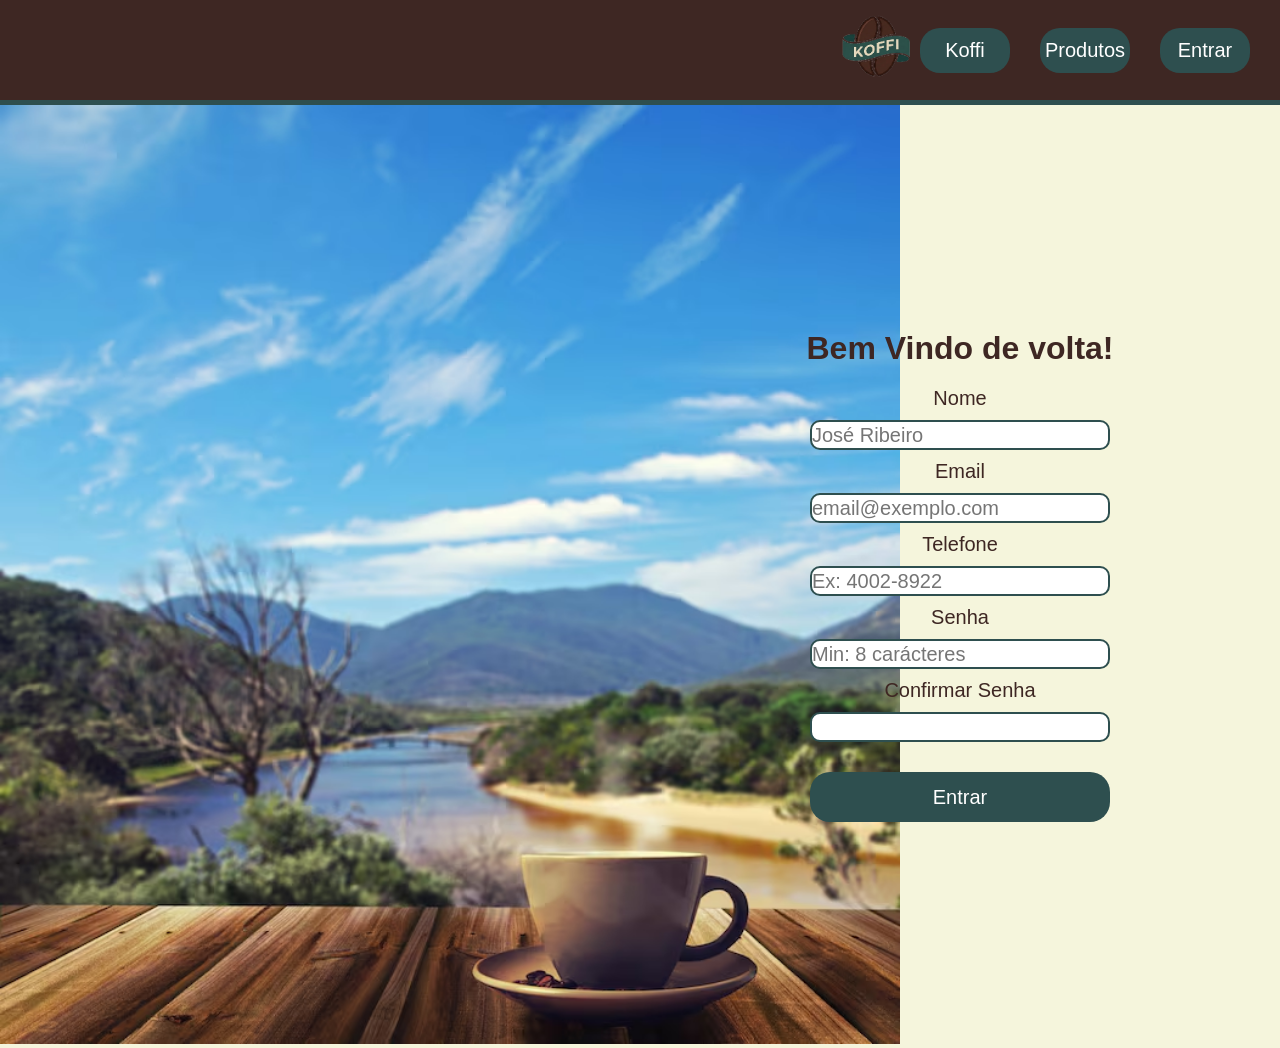
==== paginas/cadastro-login/cadastro.html @ 490006c6 "Estou ajeitando o cabecalho, fiz o footer e página cadastro/login" ====
<!DOCTYPE html>
<html lang="pt-BR">
<head>
    <meta charset="UTF-8">
    <meta name="viewport" content="width=device-width, initial-scale=1.0">
    <link rel="stylesheet" href="./cadastro-login.css">
    <link rel="icon" type="image/x-icon" href="../../imagens/Koffi-Icon.png">
    <title>Login - Koffi</title>
</head>
<body>
    <header class="cabecalho">
        <img src="../../imagens/Koffi-Icon.png">
        <a href="../../index.html">Koffi</a>
        <a href="../produtos/produtos.html">Produtos</a>
        <a href="./login.html">Entrar</a>
    </header>

    <main>
        <div class="pagina-inteira">
            <div class="metade-pagina1">
                <img src="../../imagens/cafe-login.avif">
            </div>

            <div class="metade-pagina2">
                <div class="formulario">
                    <h1>Bem Vindo de volta!</h1>
                    <form>
                        <p>Nome</p>
                        <input type="text" placeholder="José Ribeiro">
                        <p>Email</p>
                        <input type="email" placeholder="email@exemplo.com">
                        <p>Telefone</p>
                        <input type="tel" placeholder="Ex: 4002-8922">
                        <p>Senha</p>
                        <input type="password" placeholder="Min: 8 carácteres">
                        <p>Confirmar Senha</p>
                        <input type="password">
                        <button type="submit">Entrar</button>                    
                    </form>
                </div>
            </div>
        </div>
    </main>
    
</body>
</html>
---- paginas/cadastro-login/cadastro-login.css ----
* {
    margin: 0;
    padding: 0;
    box-sizing: border-box;
}

body {
    background-color: #F5F5DC;
    color: #3E2723;
    font-family: Arial, Helvetica, sans-serif;
}  

.cabecalho {
    background-color: #3E2723;
    border-bottom: solid 5px #2E4F4F;
    display: flex;
    align-items: center;
    justify-content: end;
    flex-direction: row;
}

.cabecalho img {
    height: 100px;
}

.cabecalho a {
    background-color: #2E4F4F;
    color: white;
    display: flex;
    align-items: center;
    justify-content: center;
    border-radius: 20px;
    text-decoration: none;
    width: 90px;
    height: 45px;
    font-size: 20px;
    margin-right: 30px;
}

.pagina-inteira {
    display: flex;
    align-items: center;
    justify-content: center;
    flex-direction: row;
}

.metade-pagina1 {
    width: 50%;
}

.metade-pagina1 img {
    width: 900px;
}

.metade-pagina2 {
    width: 50%;
}

.formulario {
    display: flex;
    align-items: center;
    justify-content: center;
    flex-direction: column;

}

.formulario form {
    display: flex;
    justify-content: center;
    align-items: center;
    flex-direction: column;
    margin-top: 20px;
    font-size: 20px;
}

.formulario input {
    width: 300px;
    height: 30px;
    margin-top: 10px;
    margin-bottom: 10px;
    font-size: 20px;
    border: solid 2px #2E4F4F;
    border-radius: 10px;
}

.formulario button {
    background-color: #2E4F4F;
    color: white;
    border: #2E4F4F;
    width: 300px;
    height: 50px;
    margin-top: 20px;
    font-size: 20px;
    border-radius: 20px;
}

.formulario a {
    color: #2E4F4F;
}
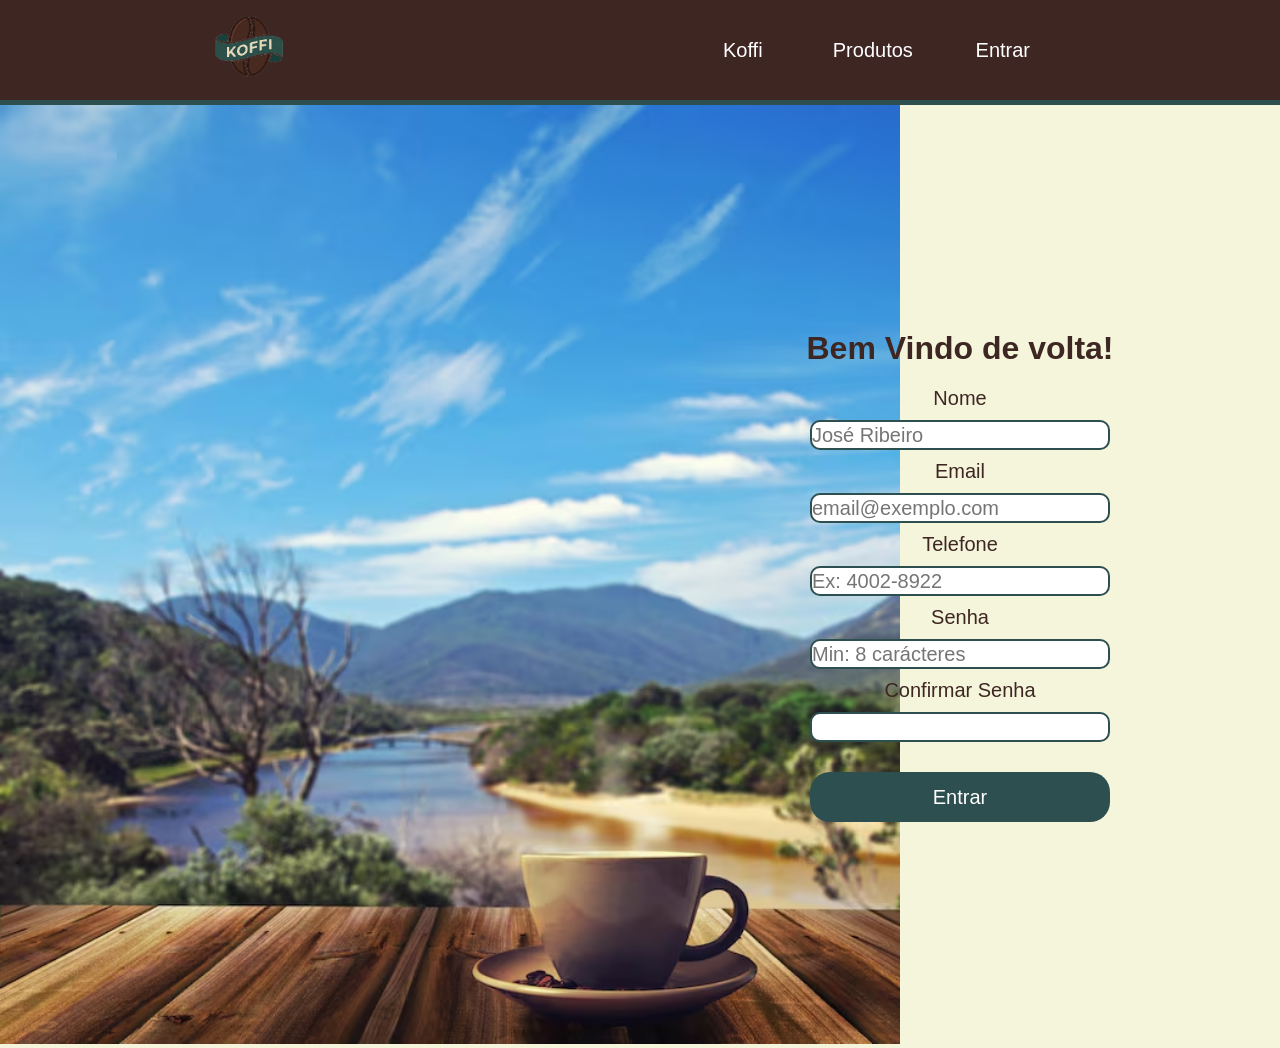
==== commit 70d26921: "Ainda não ajeitei o header, mas modifiquei ele nas outras páginas" ====
--- a/paginas/cadastro-login/cadastro.html
+++ b/paginas/cadastro-login/cadastro.html
@@ -10,9 +10,12 @@
 <body>
     <header class="cabecalho">
         <img src="../../imagens/Koffi-Icon.png">
-        <a href="../../index.html">Koffi</a>
-        <a href="../produtos/produtos.html">Produtos</a>
-        <a href="./login.html">Entrar</a>
+
+        <nav>
+            <a href="../../index.html">Koffi</a>
+            <a href="../produtos/produtos.html">Produtos</a>
+            <a href="./login.html">Entrar</a>
+        </nav>
     </header>
 
     <main>
--- a/paginas/cadastro-login/cadastro-login.css
+++ b/paginas/cadastro-login/cadastro-login.css
@@ -15,7 +15,7 @@
     border-bottom: solid 5px #2E4F4F;
     display: flex;
     align-items: center;
-    justify-content: end;
+    justify-content: space-around;
     flex-direction: row;
 }
 
@@ -24,7 +24,6 @@
 }
 
 .cabecalho a {
-    background-color: #2E4F4F;
     color: white;
     display: flex;
     align-items: center;
@@ -37,6 +36,13 @@
     margin-right: 30px;
 }
 
+nav {
+    display: flex;
+    align-items: center;
+    justify-content: center;
+    flex-direction: row;
+    gap: 10px;
+}
 .pagina-inteira {
     display: flex;
     align-items: center;
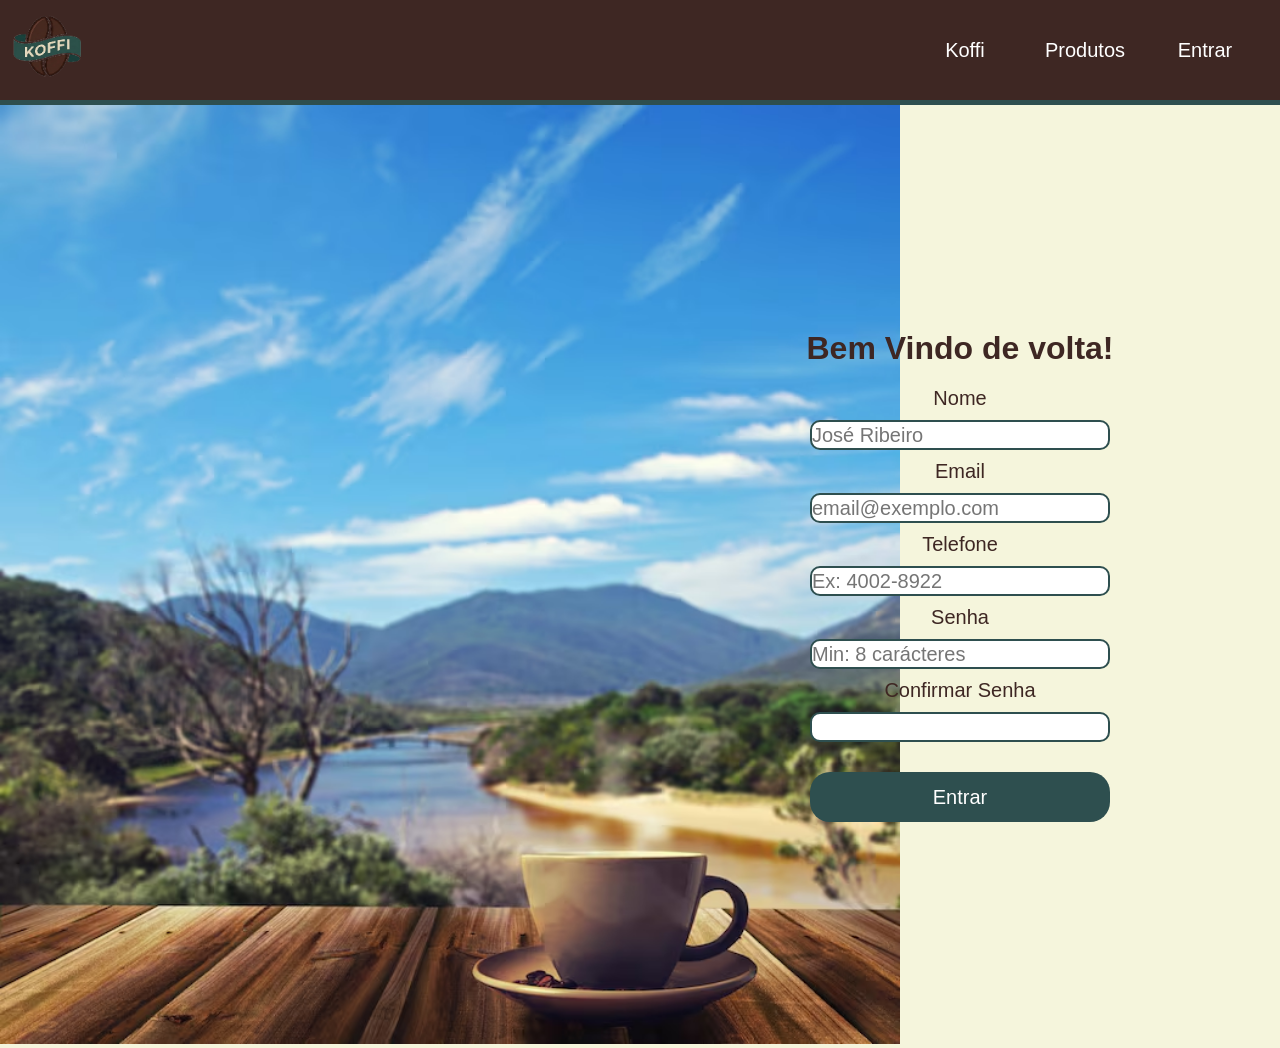
==== commit cdf48911: "Concertei o footer e começei a editar a página de produtos" ====
--- a/paginas/cadastro-login/cadastro.html
+++ b/paginas/cadastro-login/cadastro.html
@@ -5,7 +5,7 @@
     <meta name="viewport" content="width=device-width, initial-scale=1.0">
     <link rel="stylesheet" href="./cadastro-login.css">
     <link rel="icon" type="image/x-icon" href="../../imagens/Koffi-Icon.png">
-    <title>Login - Koffi</title>
+    <title>Cadastro - Koffi</title>
 </head>
 <body>
     <header class="cabecalho">
@@ -27,7 +27,7 @@
             <div class="metade-pagina2">
                 <div class="formulario">
                     <h1>Bem Vindo de volta!</h1>
-                    <form>
+                    <form action="./login.html" method="post">
                         <p>Nome</p>
                         <input type="text" placeholder="José Ribeiro">
                         <p>Email</p>
--- a/paginas/cadastro-login/cadastro-login.css
+++ b/paginas/cadastro-login/cadastro-login.css
@@ -15,7 +15,7 @@
     border-bottom: solid 5px #2E4F4F;
     display: flex;
     align-items: center;
-    justify-content: space-around;
+    justify-content: space-between;
     flex-direction: row;
 }
 
@@ -28,7 +28,6 @@
     display: flex;
     align-items: center;
     justify-content: center;
-    border-radius: 20px;
     text-decoration: none;
     width: 90px;
     height: 45px;
@@ -41,8 +40,8 @@
     align-items: center;
     justify-content: center;
     flex-direction: row;
-    gap: 10px;
 }
+
 .pagina-inteira {
     display: flex;
     align-items: center;
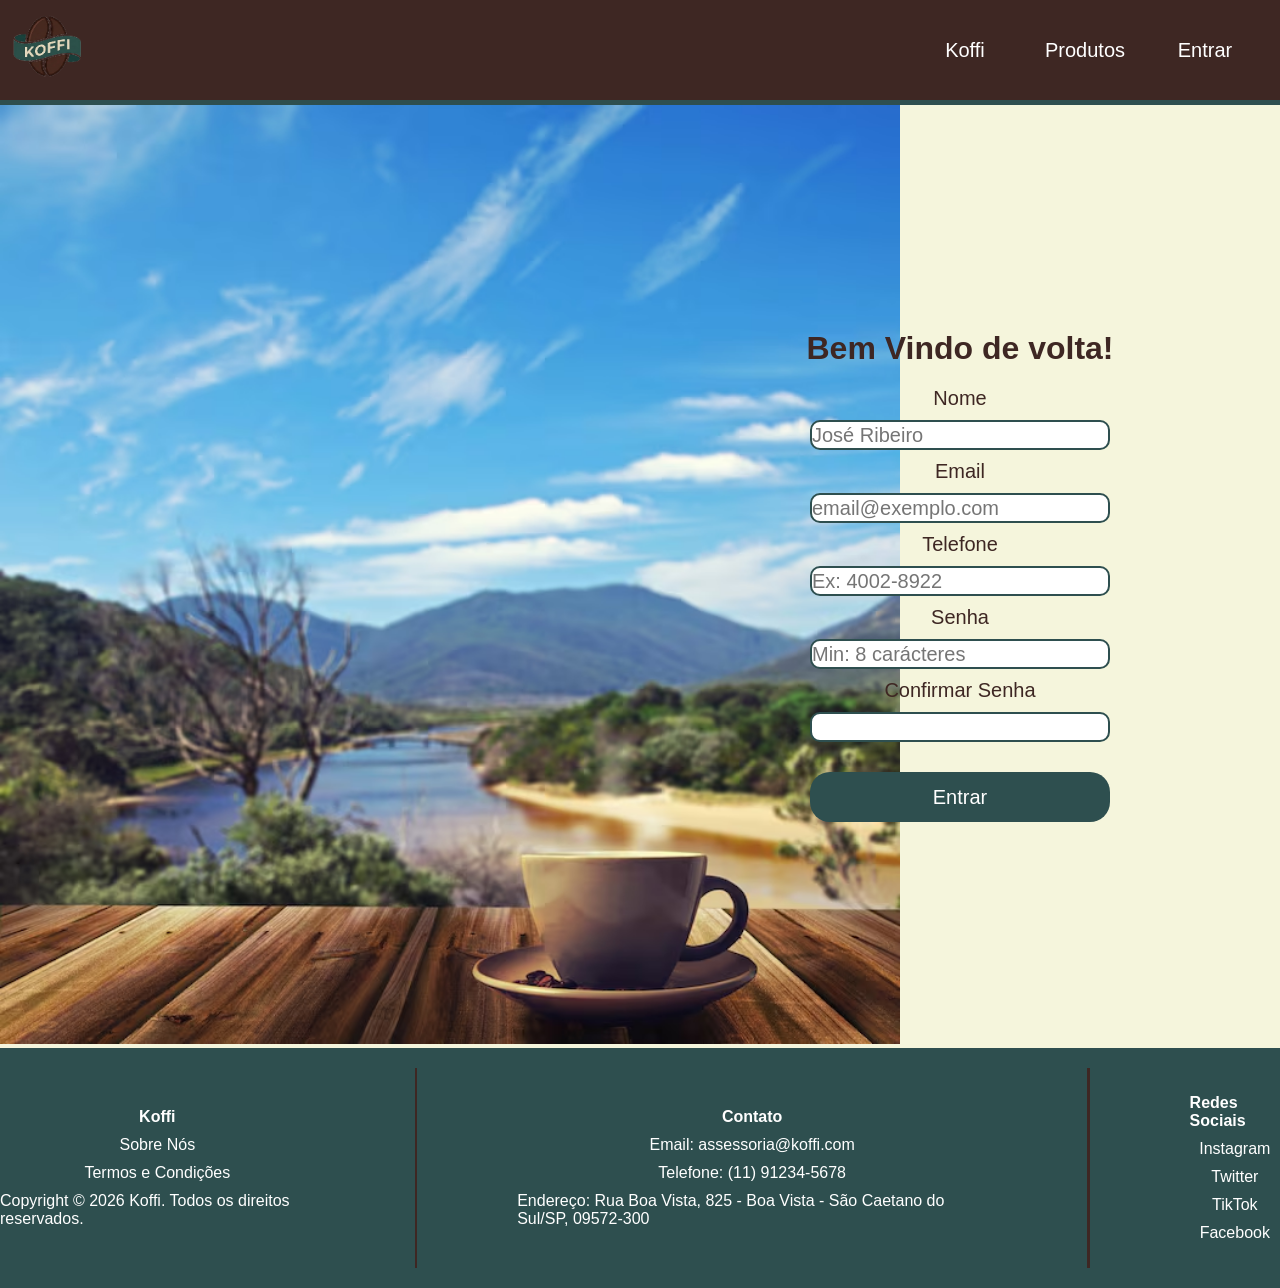
==== commit b6fc123c: "Defini os produtos do meu site" ====
--- a/paginas/cadastro-login/cadastro.html
+++ b/paginas/cadastro-login/cadastro.html
@@ -44,6 +44,35 @@
             </div>
         </div>
     </main>
-    
+
+    <footer>
+        <div class="footer-completo">
+            <div class="parte-footer">
+                <h4>Koffi</h4>
+                <a href="#">Sobre Nós</a>
+                <a href="#">Termos e Condições</a>
+                <p>Copyright © 2026 Koffi. Todos os direitos reservados.</p>
+            </div>
+
+            <div class="linha-footer" aria-hidden="true"></div>
+
+            <div class="parte-footer">
+                <h4>Contato</h4>
+                <p>Email: assessoria@koffi.com</p>
+                <p>Telefone: (11) 91234-5678</p>
+                <p>Endereço: Rua Boa Vista, 825 - Boa Vista - São Caetano do Sul/SP, 09572-300</p>
+            </div>
+
+            <div class="linha-footer" aria-hidden="true"></div>
+
+            <div class="parte-footer">
+                 <h4>Redes Sociais</h4>
+                 <a href="#">Instagram</a>
+                 <a href="#">Twitter</a>
+                 <a href="#">TikTok</a>
+                 <a href="#">Facebook</a>
+            </div>
+        </div>
+    </footer>
 </body>
 </html>
--- a/paginas/cadastro-login/cadastro-login.css
+++ b/paginas/cadastro-login/cadastro-login.css
@@ -101,4 +101,38 @@
 
 .formulario a {
     color: #2E4F4F;
+}
+
+/*FOOTER*/
+
+.footer-completo {
+    background-color: #2E4F4F;
+    color: white;
+    display: flex;
+    align-items: center;
+    justify-content: center;
+    flex-direction: row;
+}
+
+.parte-footer {
+    display: flex;
+    align-items: center;
+    justify-content: center;
+    flex-direction: column;
+    gap: 10px;
+}
+
+.parte-footer a {
+    color: white;
+    text-decoration: none;
+}
+
+.linha-footer {
+    background-color: #3E2723;
+    width: 3px;
+    height: 200px;
+    margin-top: 20px;
+    margin-left: 100px;
+    margin-right: 100px;
+    margin-bottom: 20px;
 }
